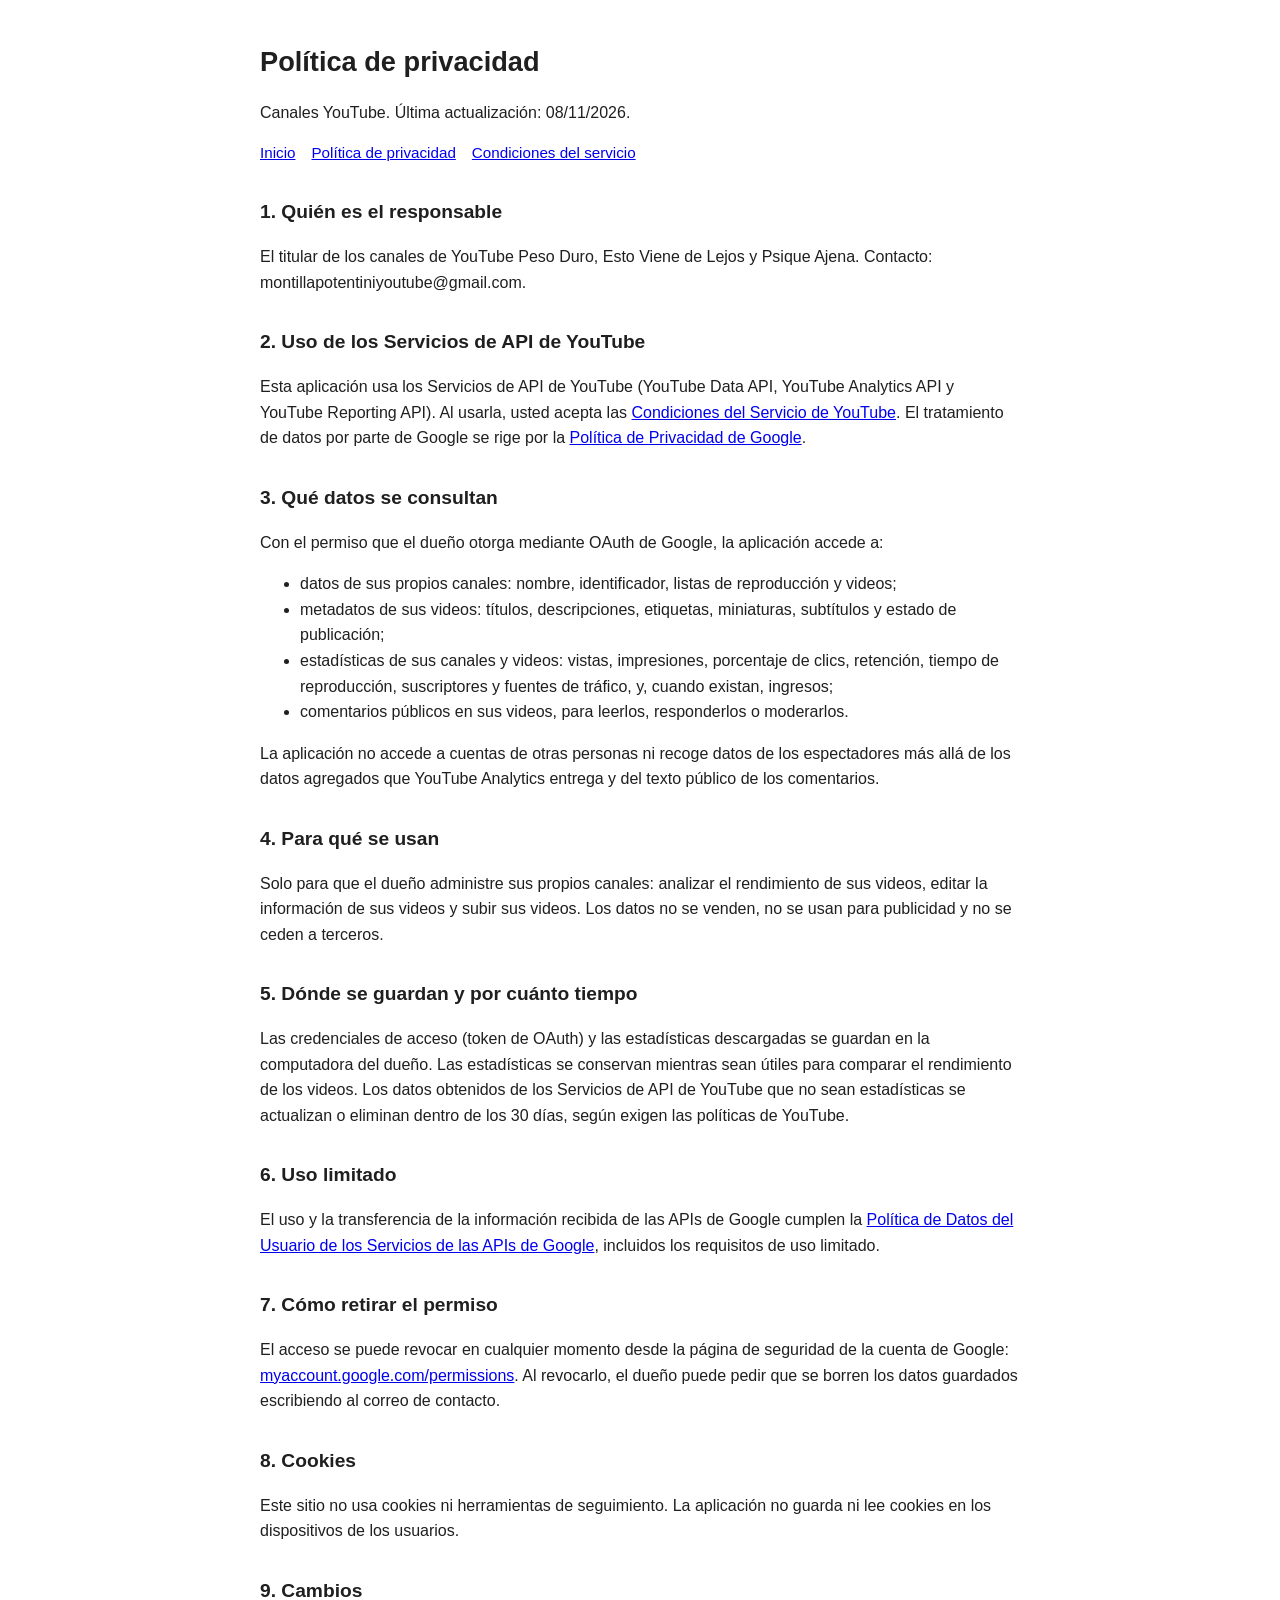
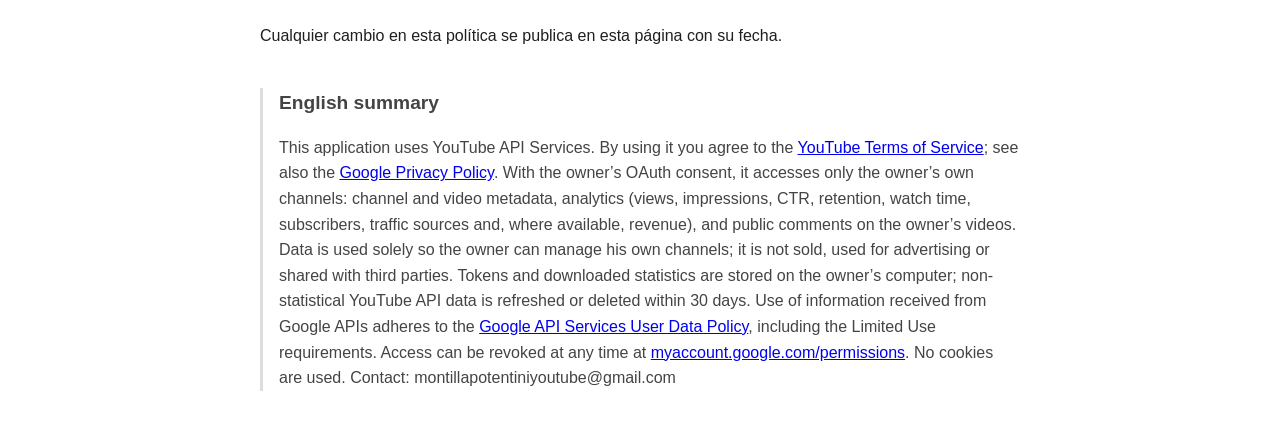
==== privacidad.html @ a16a3a71 "Publica inicio, política de privacidad y condiciones del servicio Páginas exigidas por Google para p" ====
<!DOCTYPE html>
<html lang="es">
<head><meta charset="utf-8"><meta name="viewport" content="width=device-width,initial-scale=1">
<title>Política de privacidad · Canales YouTube</title><link rel="stylesheet" href="estilo.css"></head>
<body>
<h1>Política de privacidad</h1>
<p>Canales YouTube. Última actualización: 08/11/2026.</p>
<nav><a href="index.html">Inicio</a><a href="privacidad.html">Política de privacidad</a><a href="terminos.html">Condiciones del servicio</a></nav>

<h2>1. Quién es el responsable</h2>
<p>El titular de los canales de YouTube Peso Duro, Esto Viene de Lejos y Psique Ajena. Contacto: montillapotentiniyoutube@gmail.com.</p>

<h2>2. Uso de los Servicios de API de YouTube</h2>
<p>Esta aplicación usa los Servicios de API de YouTube (YouTube Data API, YouTube Analytics API y YouTube Reporting API). Al usarla, usted acepta las <a href="https://www.youtube.com/t/terms">Condiciones del Servicio de YouTube</a>. El tratamiento de datos por parte de Google se rige por la <a href="https://policies.google.com/privacy">Política de Privacidad de Google</a>.</p>

<h2>3. Qué datos se consultan</h2>
<p>Con el permiso que el dueño otorga mediante OAuth de Google, la aplicación accede a:</p>
<ul>
<li>datos de sus propios canales: nombre, identificador, listas de reproducción y videos;</li>
<li>metadatos de sus videos: títulos, descripciones, etiquetas, miniaturas, subtítulos y estado de publicación;</li>
<li>estadísticas de sus canales y videos: vistas, impresiones, porcentaje de clics, retención, tiempo de reproducción, suscriptores y fuentes de tráfico, y, cuando existan, ingresos;</li>
<li>comentarios públicos en sus videos, para leerlos, responderlos o moderarlos.</li>
</ul>
<p>La aplicación no accede a cuentas de otras personas ni recoge datos de los espectadores más allá de los datos agregados que YouTube Analytics entrega y del texto público de los comentarios.</p>

<h2>4. Para qué se usan</h2>
<p>Solo para que el dueño administre sus propios canales: analizar el rendimiento de sus videos, editar la información de sus videos y subir sus videos. Los datos no se venden, no se usan para publicidad y no se ceden a terceros.</p>

<h2>5. Dónde se guardan y por cuánto tiempo</h2>
<p>Las credenciales de acceso (token de OAuth) y las estadísticas descargadas se guardan en la computadora del dueño. Las estadísticas se conservan mientras sean útiles para comparar el rendimiento de los videos. Los datos obtenidos de los Servicios de API de YouTube que no sean estadísticas se actualizan o eliminan dentro de los 30 días, según exigen las políticas de YouTube.</p>

<h2>6. Uso limitado</h2>
<p>El uso y la transferencia de la información recibida de las APIs de Google cumplen la <a href="https://developers.google.com/terms/api-services-user-data-policy">Política de Datos del Usuario de los Servicios de las APIs de Google</a>, incluidos los requisitos de uso limitado.</p>

<h2>7. Cómo retirar el permiso</h2>
<p>El acceso se puede revocar en cualquier momento desde la página de seguridad de la cuenta de Google: <a href="https://myaccount.google.com/permissions">myaccount.google.com/permissions</a>. Al revocarlo, el dueño puede pedir que se borren los datos guardados escribiendo al correo de contacto.</p>

<h2>8. Cookies</h2>
<p>Este sitio no usa cookies ni herramientas de seguimiento. La aplicación no guarda ni lee cookies en los dispositivos de los usuarios.</p>

<h2>9. Cambios</h2>
<p>Cualquier cambio en esta política se publica en esta página con su fecha.</p>

<div class="en">
<h2>English summary</h2>
<p>This application uses YouTube API Services. By using it you agree to the <a href="https://www.youtube.com/t/terms">YouTube Terms of Service</a>; see also the <a href="https://policies.google.com/privacy">Google Privacy Policy</a>. With the owner’s OAuth consent, it accesses only the owner’s own channels: channel and video metadata, analytics (views, impressions, CTR, retention, watch time, subscribers, traffic sources and, where available, revenue), and public comments on the owner’s videos. Data is used solely so the owner can manage his own channels; it is not sold, used for advertising or shared with third parties. Tokens and downloaded statistics are stored on the owner’s computer; non-statistical YouTube API data is refreshed or deleted within 30 days. Use of information received from Google APIs adheres to the <a href="https://developers.google.com/terms/api-services-user-data-policy">Google API Services User Data Policy</a>, including the Limited Use requirements. Access can be revoked at any time at <a href="https://myaccount.google.com/permissions">myaccount.google.com/permissions</a>. No cookies are used. Contact: montillapotentiniyoutube@gmail.com</p>
</div>
</body></html>
---- estilo.css ----
body{font-family:-apple-system,BlinkMacSystemFont,"Segoe UI",Helvetica,Arial,sans-serif;max-width:760px;margin:40px auto;padding:0 20px;line-height:1.6;color:#1f1f1f}
h1{font-size:1.7rem;margin-bottom:.2rem}h2{font-size:1.2rem;margin-top:2rem}
nav{margin:1rem 0 2rem;font-size:.95rem}nav a{margin-right:1rem}
footer{margin-top:3rem;font-size:.85rem;color:#666;border-top:1px solid #ddd;padding-top:1rem}
.en{color:#444;border-left:3px solid #ddd;padding-left:1rem;margin-top:2.5rem}
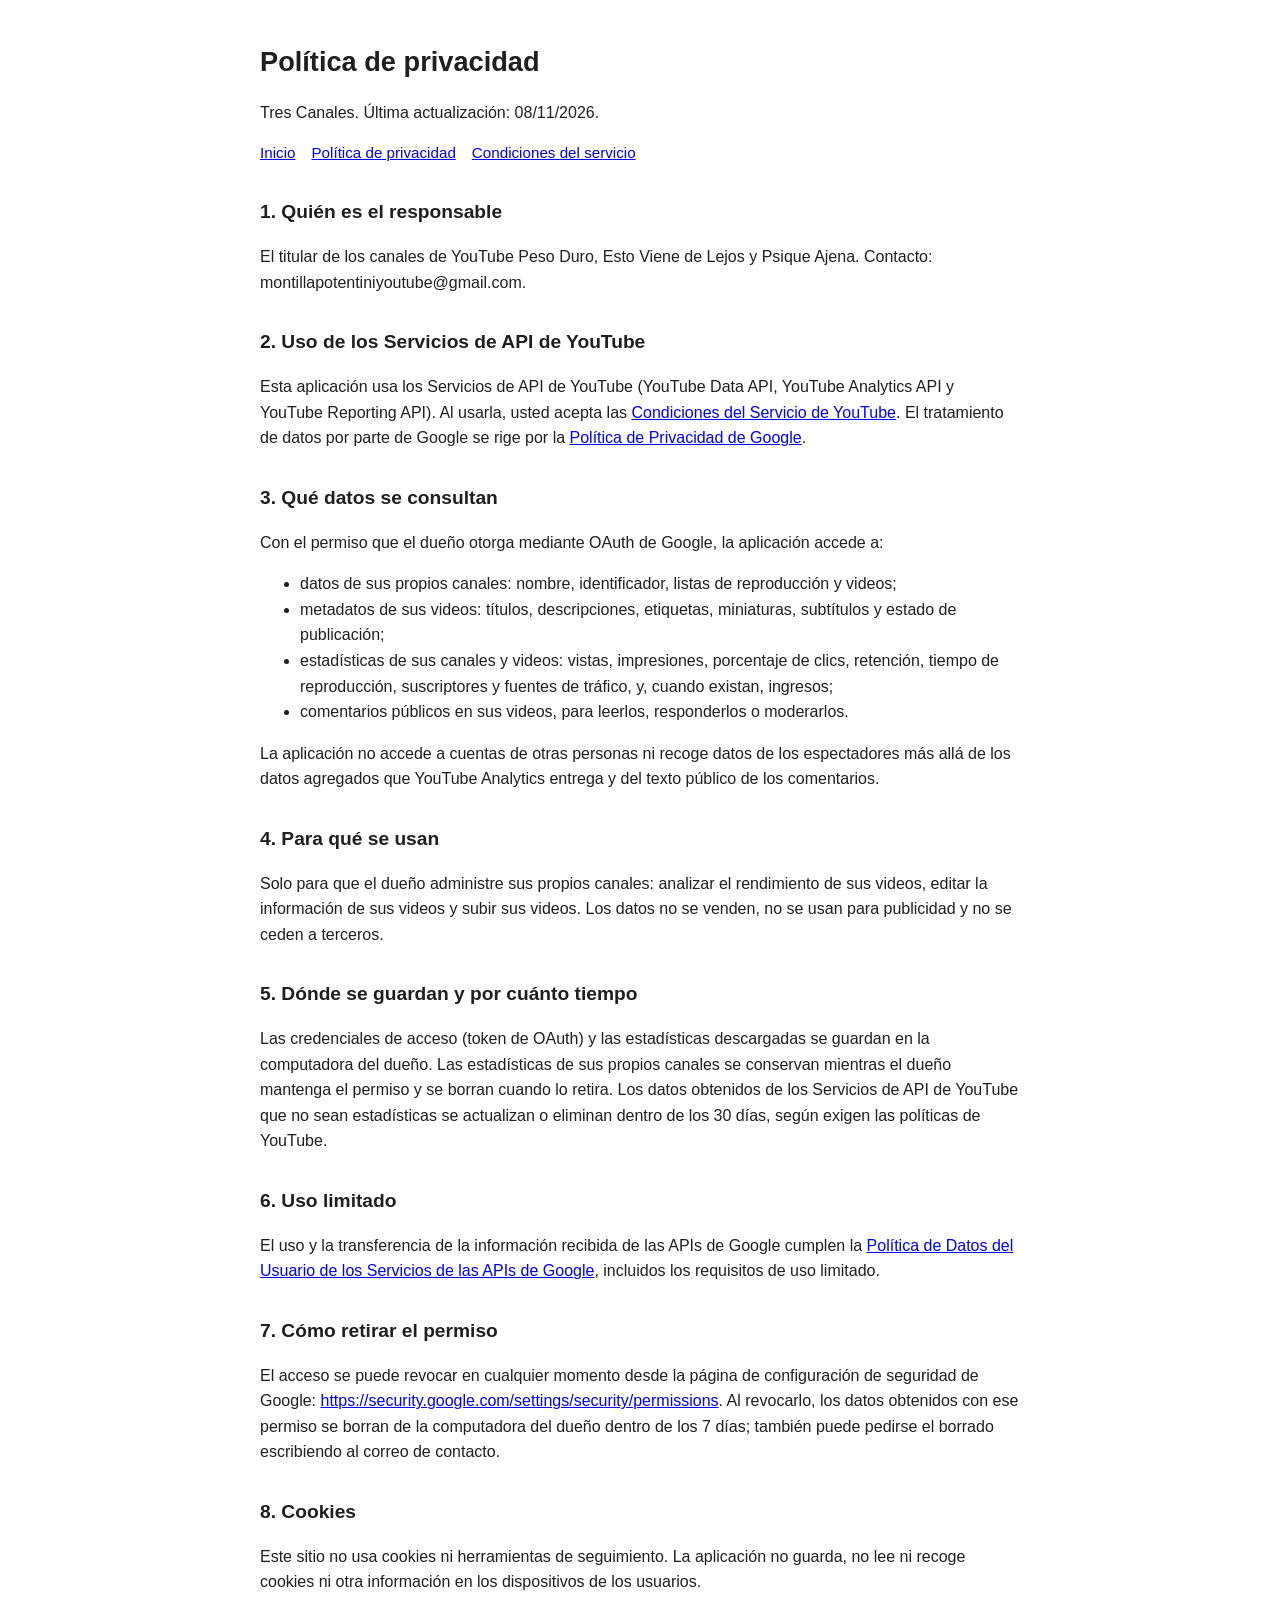
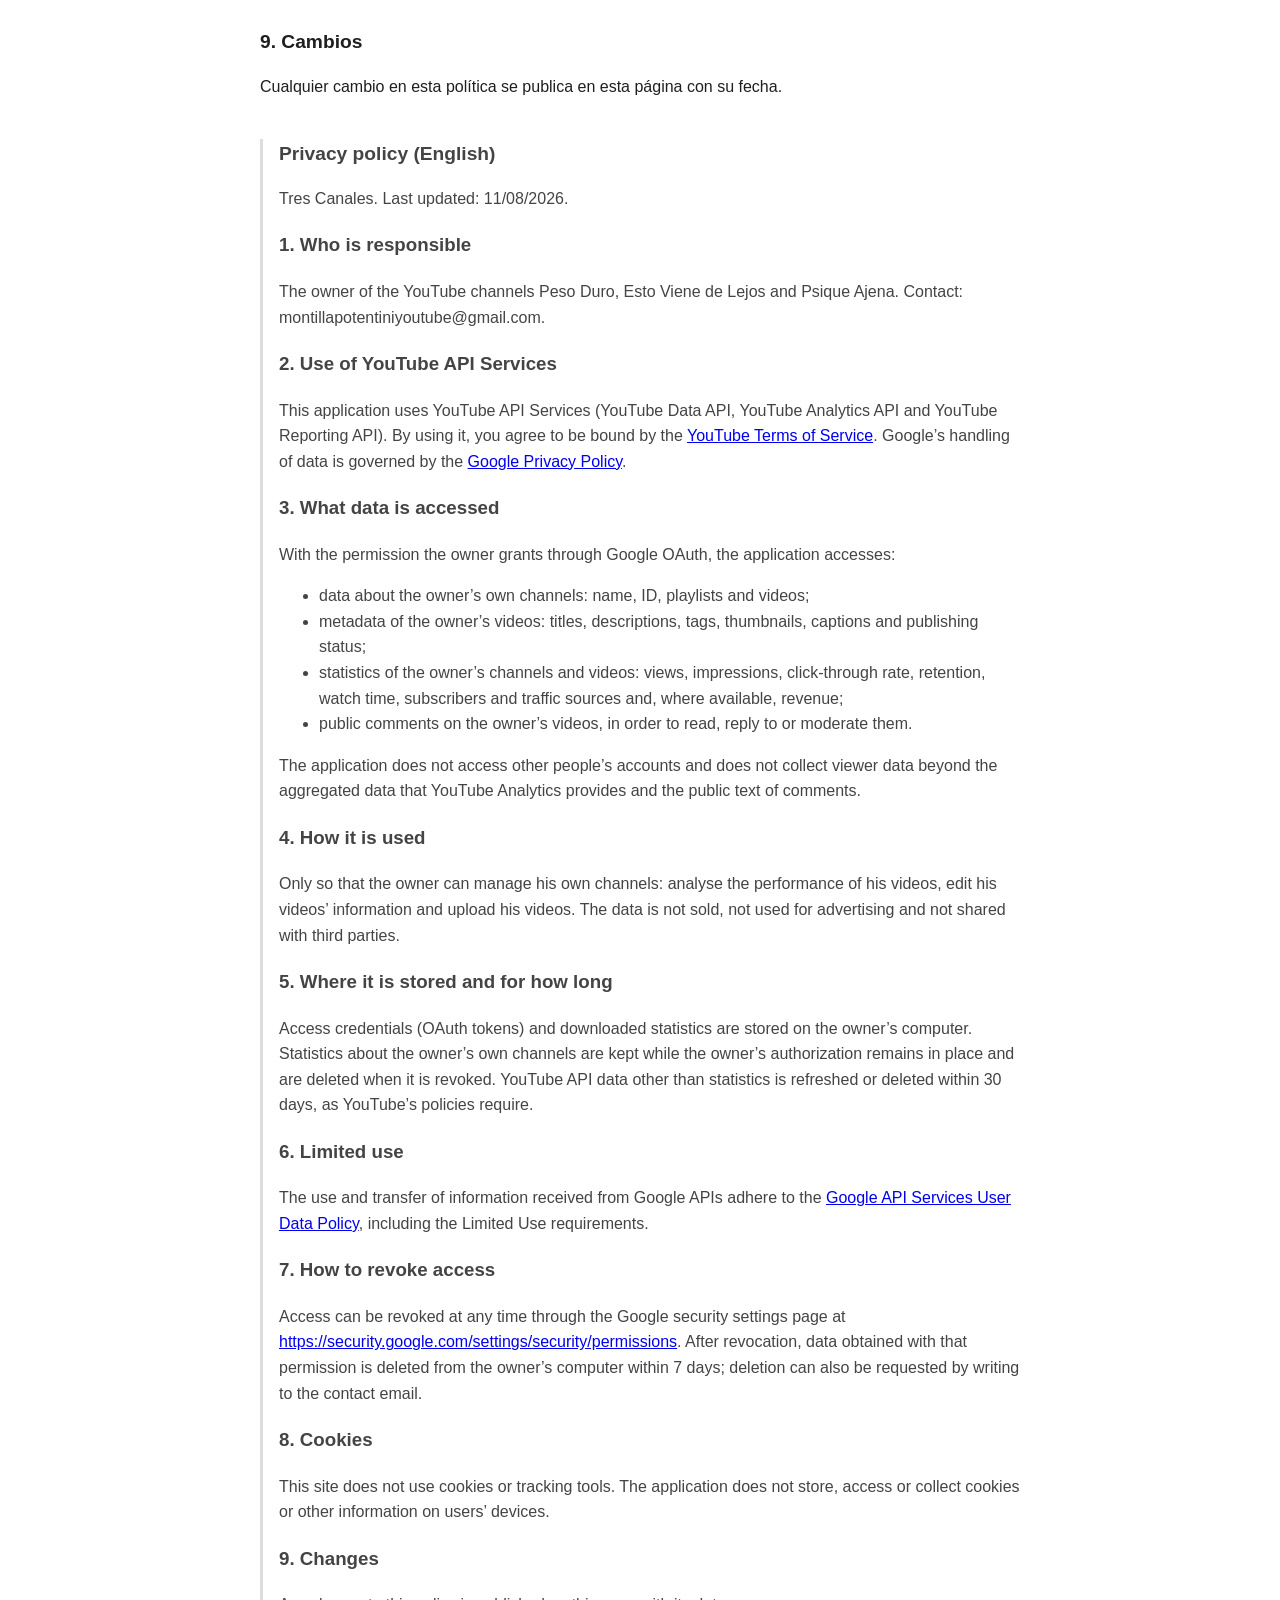
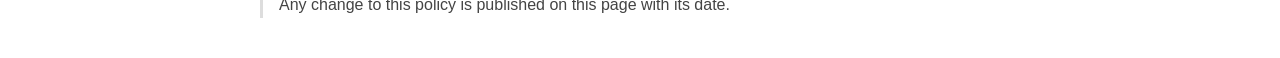
==== commit 814310e2: "Politica: Tres Canales, enlace de revocacion y version completa en ingles" ====
--- a/privacidad.html
+++ b/privacidad.html
@@ -1,10 +1,10 @@
 <!DOCTYPE html>
 <html lang="es">
 <head><meta charset="utf-8"><meta name="viewport" content="width=device-width,initial-scale=1">
-<title>Política de privacidad · Canales YouTube</title><link rel="stylesheet" href="estilo.css"></head>
+<title>Política de privacidad · Tres Canales</title><link rel="stylesheet" href="estilo.css"></head>
 <body>
 <h1>Política de privacidad</h1>
-<p>Canales YouTube. Última actualización: 08/11/2026.</p>
+<p>Tres Canales. Última actualización: 08/11/2026.</p>
 <nav><a href="index.html">Inicio</a><a href="privacidad.html">Política de privacidad</a><a href="terminos.html">Condiciones del servicio</a></nav>
 
 <h2>1. Quién es el responsable</h2>
@@ -27,22 +27,47 @@
 <p>Solo para que el dueño administre sus propios canales: analizar el rendimiento de sus videos, editar la información de sus videos y subir sus videos. Los datos no se venden, no se usan para publicidad y no se ceden a terceros.</p>
 
 <h2>5. Dónde se guardan y por cuánto tiempo</h2>
-<p>Las credenciales de acceso (token de OAuth) y las estadísticas descargadas se guardan en la computadora del dueño. Las estadísticas se conservan mientras sean útiles para comparar el rendimiento de los videos. Los datos obtenidos de los Servicios de API de YouTube que no sean estadísticas se actualizan o eliminan dentro de los 30 días, según exigen las políticas de YouTube.</p>
+<p>Las credenciales de acceso (token de OAuth) y las estadísticas descargadas se guardan en la computadora del dueño. Las estadísticas de sus propios canales se conservan mientras el dueño mantenga el permiso y se borran cuando lo retira. Los datos obtenidos de los Servicios de API de YouTube que no sean estadísticas se actualizan o eliminan dentro de los 30 días, según exigen las políticas de YouTube.</p>
 
 <h2>6. Uso limitado</h2>
 <p>El uso y la transferencia de la información recibida de las APIs de Google cumplen la <a href="https://developers.google.com/terms/api-services-user-data-policy">Política de Datos del Usuario de los Servicios de las APIs de Google</a>, incluidos los requisitos de uso limitado.</p>
 
 <h2>7. Cómo retirar el permiso</h2>
-<p>El acceso se puede revocar en cualquier momento desde la página de seguridad de la cuenta de Google: <a href="https://myaccount.google.com/permissions">myaccount.google.com/permissions</a>. Al revocarlo, el dueño puede pedir que se borren los datos guardados escribiendo al correo de contacto.</p>
+<p>El acceso se puede revocar en cualquier momento desde la página de configuración de seguridad de Google: <a href="https://security.google.com/settings/security/permissions">https://security.google.com/settings/security/permissions</a>. Al revocarlo, los datos obtenidos con ese permiso se borran de la computadora del dueño dentro de los 7 días; también puede pedirse el borrado escribiendo al correo de contacto.</p>
 
 <h2>8. Cookies</h2>
-<p>Este sitio no usa cookies ni herramientas de seguimiento. La aplicación no guarda ni lee cookies en los dispositivos de los usuarios.</p>
+<p>Este sitio no usa cookies ni herramientas de seguimiento. La aplicación no guarda, no lee ni recoge cookies ni otra información en los dispositivos de los usuarios.</p>
 
 <h2>9. Cambios</h2>
 <p>Cualquier cambio en esta política se publica en esta página con su fecha.</p>
 
-<div class="en">
-<h2>English summary</h2>
-<p>This application uses YouTube API Services. By using it you agree to the <a href="https://www.youtube.com/t/terms">YouTube Terms of Service</a>; see also the <a href="https://policies.google.com/privacy">Google Privacy Policy</a>. With the owner’s OAuth consent, it accesses only the owner’s own channels: channel and video metadata, analytics (views, impressions, CTR, retention, watch time, subscribers, traffic sources and, where available, revenue), and public comments on the owner’s videos. Data is used solely so the owner can manage his own channels; it is not sold, used for advertising or shared with third parties. Tokens and downloaded statistics are stored on the owner’s computer; non-statistical YouTube API data is refreshed or deleted within 30 days. Use of information received from Google APIs adheres to the <a href="https://developers.google.com/terms/api-services-user-data-policy">Google API Services User Data Policy</a>, including the Limited Use requirements. Access can be revoked at any time at <a href="https://myaccount.google.com/permissions">myaccount.google.com/permissions</a>. No cookies are used. Contact: montillapotentiniyoutube@gmail.com</p>
+<div class="en" lang="en">
+<h2>Privacy policy (English)</h2>
+<p>Tres Canales. Last updated: 11/08/2026.</p>
+<h3>1. Who is responsible</h3>
+<p>The owner of the YouTube channels Peso Duro, Esto Viene de Lejos and Psique Ajena. Contact: montillapotentiniyoutube@gmail.com.</p>
+<h3>2. Use of YouTube API Services</h3>
+<p>This application uses YouTube API Services (YouTube Data API, YouTube Analytics API and YouTube Reporting API). By using it, you agree to be bound by the <a href="https://www.youtube.com/t/terms">YouTube Terms of Service</a>. Google’s handling of data is governed by the <a href="https://policies.google.com/privacy">Google Privacy Policy</a>.</p>
+<h3>3. What data is accessed</h3>
+<p>With the permission the owner grants through Google OAuth, the application accesses:</p>
+<ul>
+<li>data about the owner’s own channels: name, ID, playlists and videos;</li>
+<li>metadata of the owner’s videos: titles, descriptions, tags, thumbnails, captions and publishing status;</li>
+<li>statistics of the owner’s channels and videos: views, impressions, click-through rate, retention, watch time, subscribers and traffic sources and, where available, revenue;</li>
+<li>public comments on the owner’s videos, in order to read, reply to or moderate them.</li>
+</ul>
+<p>The application does not access other people’s accounts and does not collect viewer data beyond the aggregated data that YouTube Analytics provides and the public text of comments.</p>
+<h3>4. How it is used</h3>
+<p>Only so that the owner can manage his own channels: analyse the performance of his videos, edit his videos’ information and upload his videos. The data is not sold, not used for advertising and not shared with third parties.</p>
+<h3>5. Where it is stored and for how long</h3>
+<p>Access credentials (OAuth tokens) and downloaded statistics are stored on the owner’s computer. Statistics about the owner’s own channels are kept while the owner’s authorization remains in place and are deleted when it is revoked. YouTube API data other than statistics is refreshed or deleted within 30 days, as YouTube’s policies require.</p>
+<h3>6. Limited use</h3>
+<p>The use and transfer of information received from Google APIs adhere to the <a href="https://developers.google.com/terms/api-services-user-data-policy">Google API Services User Data Policy</a>, including the Limited Use requirements.</p>
+<h3>7. How to revoke access</h3>
+<p>Access can be revoked at any time through the Google security settings page at <a href="https://security.google.com/settings/security/permissions">https://security.google.com/settings/security/permissions</a>. After revocation, data obtained with that permission is deleted from the owner’s computer within 7 days; deletion can also be requested by writing to the contact email.</p>
+<h3>8. Cookies</h3>
+<p>This site does not use cookies or tracking tools. The application does not store, access or collect cookies or other information on users’ devices.</p>
+<h3>9. Changes</h3>
+<p>Any change to this policy is published on this page with its date.</p>
 </div>
 </body></html>
